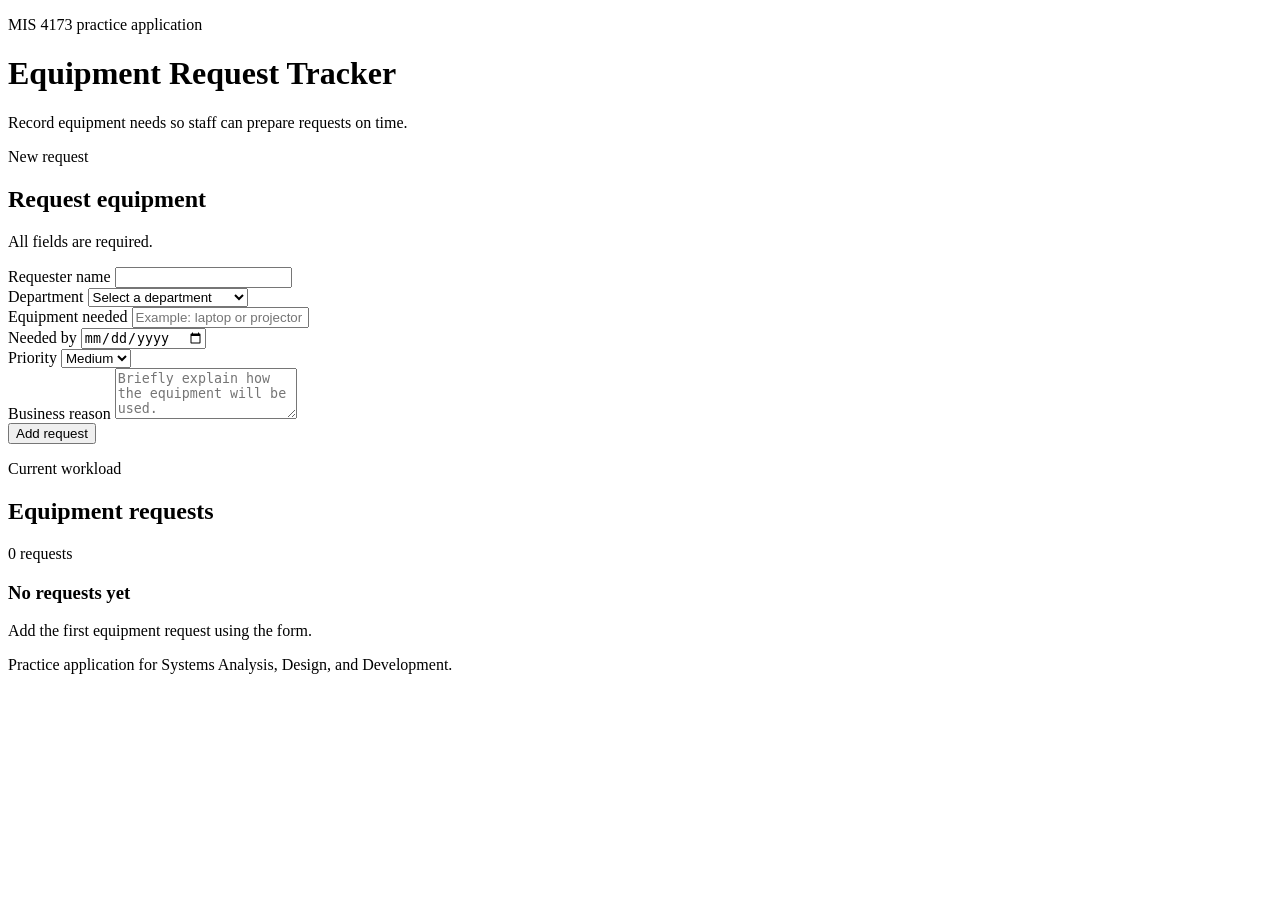
==== index.html @ a5c7d1c0 "Add request priority while preserving existing saved requests" ====
<!doctype html>
<html lang="en">
  <head>
    <meta charset="UTF-8" />
    <meta name="viewport" content="width=device-width, initial-scale=1.0" />
    <meta
      name="description"
      content="A small equipment request tracker used for MIS 4173 Codex practice exercises."
    />
    <title>Equipment Request Tracker</title>
    <link rel="stylesheet" href="styles.css" />
  </head>
  <body>
    <header class="site-header">
      <div class="shell">
        <p class="eyebrow">MIS 4173 practice application</p>
        <h1>Equipment Request Tracker</h1>
        <p class="subtitle">
          Record equipment needs so staff can prepare requests on time.
        </p>
      </div>
    </header>

    <main class="shell app-layout">
      <section class="card request-card" aria-labelledby="request-form-title">
        <div class="section-heading">
          <p class="step-label">New request</p>
          <h2 id="request-form-title">Request equipment</h2>
          <p>All fields are required.</p>
        </div>

        <form id="request-form" novalidate>
          <div class="field-grid">
            <div class="field">
              <label for="requester">Requester name</label>
              <input id="requester" name="requester" autocomplete="name" required />
            </div>

            <div class="field">
              <label for="department">Department</label>
              <select id="department" name="department" required>
                <option value="">Select a department</option>
                <option>Finance</option>
                <option>Information Technology</option>
                <option>Operations</option>
                <option>Sales</option>
                <option>Other</option>
              </select>
            </div>
          </div>

          <div class="field-grid">
            <div class="field">
              <label for="equipment">Equipment needed</label>
              <input
                id="equipment"
                name="equipment"
                placeholder="Example: laptop or projector"
                required
              />
            </div>

            <div class="field">
              <label for="needed-by">Needed by</label>
              <input id="needed-by" name="neededBy" type="date" required />
            </div>
          </div>

          <div class="field">
            <label for="priority">Priority</label>
            <select id="priority" name="priority" required>
              <option value="Low">Low</option>
              <option value="Medium" selected>Medium</option>
              <option value="High">High</option>
            </select>
          </div>

          <div class="field">
            <label for="reason">Business reason</label>
            <textarea
              id="reason"
              name="reason"
              rows="3"
              maxlength="240"
              placeholder="Briefly explain how the equipment will be used."
              required
            ></textarea>
          </div>

          <div class="form-actions">
            <button type="submit">Add request</button>
            <p id="form-message" class="form-message" role="status" aria-live="polite"></p>
          </div>
        </form>
      </section>

      <section class="card list-card" aria-labelledby="request-list-title">
        <div class="list-heading">
          <div>
            <p class="step-label">Current workload</p>
            <h2 id="request-list-title">Equipment requests</h2>
          </div>
          <p id="request-count" class="request-count">0 requests</p>
        </div>

        <div id="empty-state" class="empty-state">
          <h3>No requests yet</h3>
          <p>Add the first equipment request using the form.</p>
        </div>

        <div id="request-table-wrapper" class="table-wrapper" hidden>
          <table>
            <caption class="sr-only">Submitted equipment requests</caption>
            <thead>
              <tr>
                <th scope="col">Requester</th>
                <th scope="col">Department</th>
                <th scope="col">Equipment</th>
                <th scope="col">Priority</th>
                <th scope="col">Needed by</th>
                <th scope="col">Business reason</th>
                <th scope="col">Submitted</th>
              </tr>
            </thead>
            <tbody id="request-table-body"></tbody>
          </table>
        </div>
      </section>
    </main>

    <footer class="site-footer">
      <div class="shell">
        <p>Practice application for Systems Analysis, Design, and Development.</p>
      </div>
    </footer>

    <script type="module" src="src/app.js"></script>
  </body>
</html>
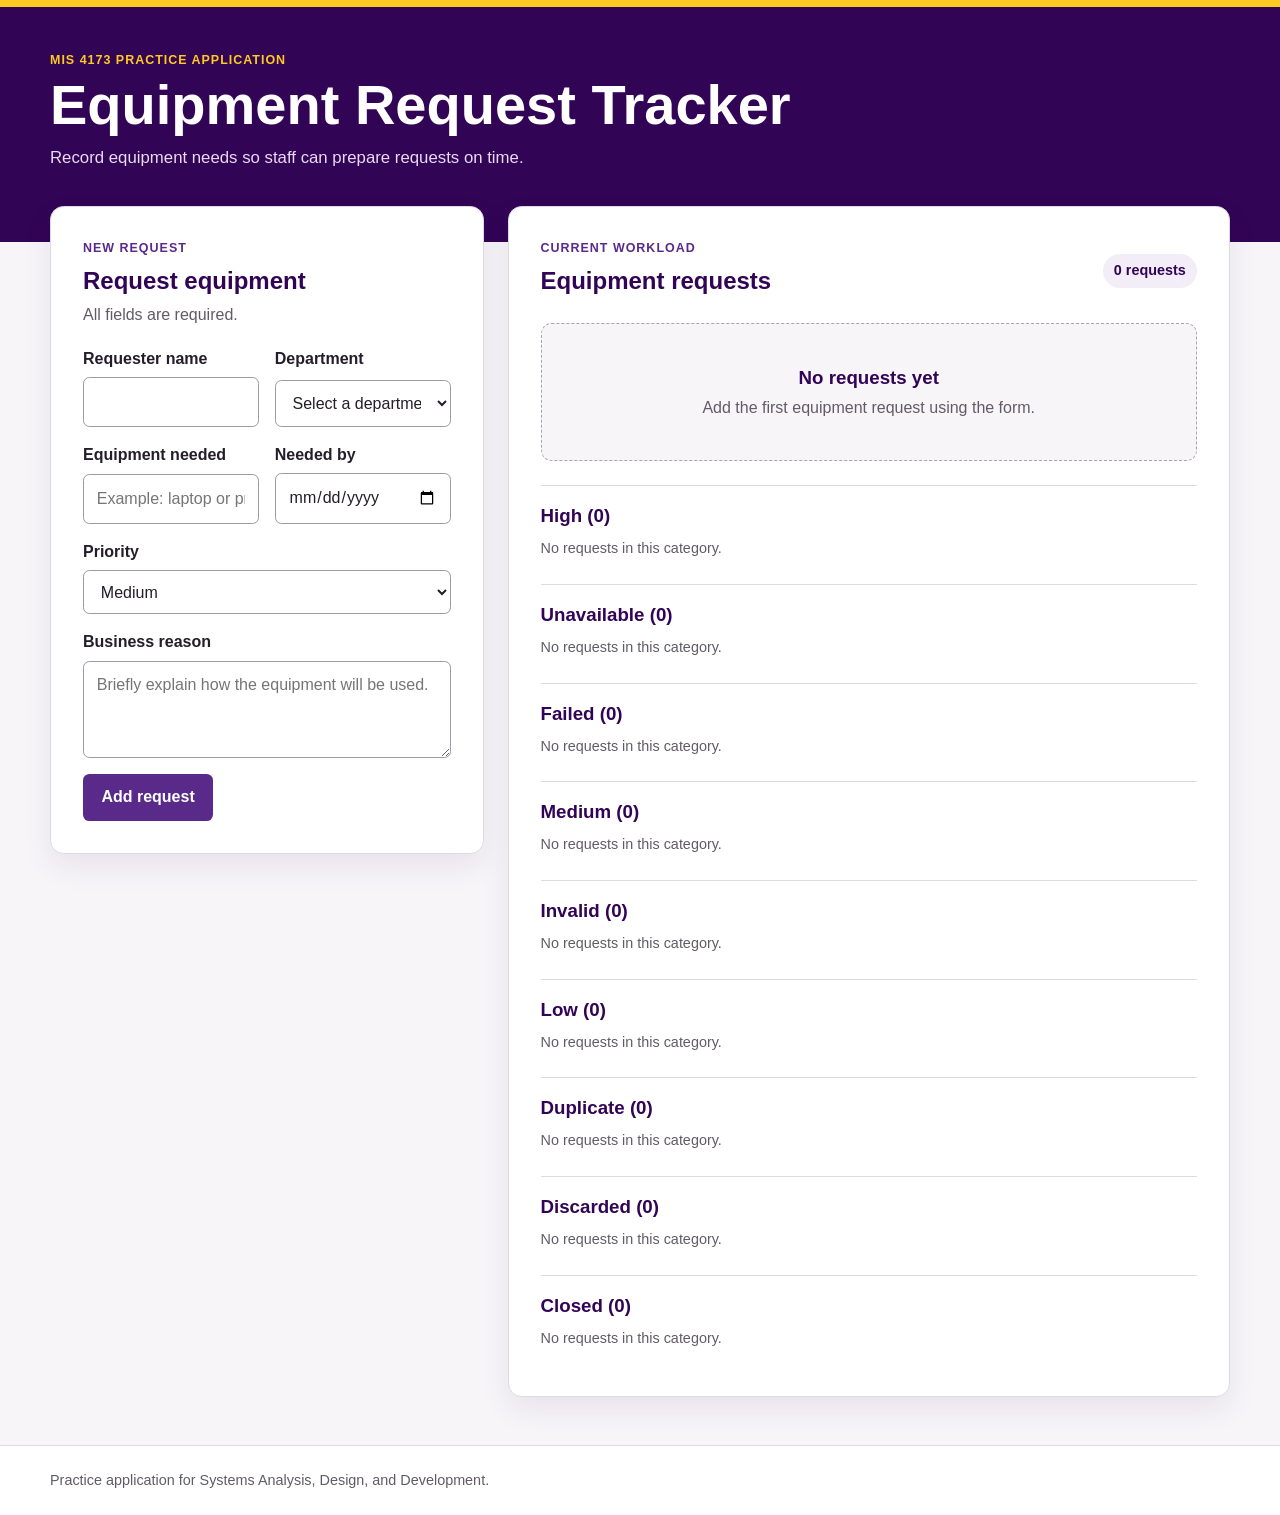
==== commit 23868860: "Implement priority categories, delayed attempts, duplicate recovery and closure" ====
--- a/index.html
+++ b/index.html
@@ -108,23 +108,8 @@
           <p>Add the first equipment request using the form.</p>
         </div>
 
-        <div id="request-table-wrapper" class="table-wrapper" hidden>
-          <table>
-            <caption class="sr-only">Submitted equipment requests</caption>
-            <thead>
-              <tr>
-                <th scope="col">Requester</th>
-                <th scope="col">Department</th>
-                <th scope="col">Equipment</th>
-                <th scope="col">Priority</th>
-                <th scope="col">Needed by</th>
-                <th scope="col">Business reason</th>
-                <th scope="col">Submitted</th>
-              </tr>
-            </thead>
-            <tbody id="request-table-body"></tbody>
-          </table>
-        </div>
+        <p id="list-message" role="status" aria-live="polite" tabindex="-1"></p>
+        <div id="request-sections"></div>
       </section>
     </main>
 
@@ -137,3 +122,4 @@
     <script type="module" src="src/app.js"></script>
   </body>
 </html>
+
--- a/styles.css
+++ b/styles.css
@@ -0,0 +1,348 @@
+:root {
+  color-scheme: light;
+  --purple: #592a8a;
+  --purple-dark: #320456;
+  --purple-light: #f3edf8;
+  --gold: #fec923;
+  --ink: #241d2b;
+  --muted: #615b67;
+  --line: #ded9e3;
+  --surface: #ffffff;
+  --page: #f7f5f8;
+  --success: #287047;
+  --danger: #a22b2b;
+  --shadow: 0 12px 30px rgba(50, 4, 86, 0.08);
+}
+
+* {
+  box-sizing: border-box;
+}
+
+body {
+  margin: 0;
+  background: var(--page);
+  color: var(--ink);
+  font-family:
+    Inter, Aptos, "Segoe UI", Roboto, Helvetica, Arial, sans-serif;
+  line-height: 1.5;
+}
+
+button,
+input,
+select,
+textarea {
+  font: inherit;
+}
+
+.shell {
+  width: min(1180px, calc(100% - 2rem));
+  margin-inline: auto;
+}
+
+.site-header {
+  padding: 2.75rem 0 4.5rem;
+  background: var(--purple-dark);
+  color: #fff;
+  border-top: 0.45rem solid var(--gold);
+}
+
+.eyebrow,
+.step-label {
+  margin: 0 0 0.35rem;
+  color: var(--gold);
+  font-size: 0.78rem;
+  font-weight: 800;
+  letter-spacing: 0.08em;
+  text-transform: uppercase;
+}
+
+h1,
+h2,
+h3,
+p {
+  margin-top: 0;
+}
+
+h1 {
+  max-width: 760px;
+  margin-bottom: 0.55rem;
+  font-size: clamp(2rem, 5vw, 3.5rem);
+  line-height: 1.08;
+}
+
+.subtitle {
+  max-width: 640px;
+  margin-bottom: 0;
+  color: #e9dbf2;
+  font-size: 1.05rem;
+}
+
+.app-layout {
+  display: grid;
+  gap: 1.5rem;
+  margin-top: -2.25rem;
+  padding-bottom: 3rem;
+}
+
+.card {
+  overflow: hidden;
+  padding: clamp(1.25rem, 3vw, 2rem);
+  background: var(--surface);
+  border: 1px solid var(--line);
+  border-radius: 0.85rem;
+  box-shadow: var(--shadow);
+}
+
+.section-heading,
+.list-heading {
+  margin-bottom: 1.25rem;
+}
+
+.section-heading h2,
+.list-heading h2 {
+  margin-bottom: 0.25rem;
+  color: var(--purple-dark);
+  font-size: 1.5rem;
+}
+
+.section-heading > p:last-child {
+  margin-bottom: 0;
+  color: var(--muted);
+}
+
+.request-card .step-label,
+.list-card .step-label {
+  color: var(--purple);
+}
+
+.field-grid {
+  display: grid;
+  grid-template-columns: repeat(2, minmax(0, 1fr));
+  gap: 1rem;
+}
+
+.field {
+  display: grid;
+  gap: 0.4rem;
+  margin-bottom: 1rem;
+}
+
+label {
+  font-weight: 750;
+}
+
+input,
+select,
+textarea {
+  width: 100%;
+  padding: 0.72rem 0.8rem;
+  color: var(--ink);
+  background: #fff;
+  border: 1px solid #9f98a6;
+  border-radius: 0.4rem;
+}
+
+textarea {
+  resize: vertical;
+}
+
+input:focus,
+select:focus,
+textarea:focus,
+button:focus-visible {
+  outline: 3px solid rgba(254, 201, 35, 0.85);
+  outline-offset: 2px;
+}
+
+input:invalid[aria-invalid="true"],
+select:invalid[aria-invalid="true"],
+textarea:invalid[aria-invalid="true"] {
+  border-color: var(--danger);
+}
+
+.form-actions {
+  display: flex;
+  align-items: center;
+  gap: 1rem;
+}
+
+button {
+  min-height: 44px;
+  padding: 0.72rem 1.15rem;
+  color: #fff;
+  background: var(--purple);
+  border: 0;
+  border-radius: 0.4rem;
+  font-weight: 800;
+  cursor: pointer;
+}
+
+button:hover {
+  background: var(--purple-dark);
+}
+
+.form-message {
+  margin: 0;
+  color: var(--success);
+  font-weight: 700;
+}
+
+.form-message.error {
+  color: var(--danger);
+}
+
+.list-heading {
+  display: flex;
+  align-items: center;
+  justify-content: space-between;
+  gap: 1rem;
+}
+
+.request-count {
+  flex: 0 0 auto;
+  margin-bottom: 0;
+  padding: 0.38rem 0.7rem;
+  color: var(--purple-dark);
+  background: var(--purple-light);
+  border-radius: 999px;
+  font-size: 0.9rem;
+  font-weight: 800;
+}
+
+.empty-state {
+  padding: 2.5rem 1rem;
+  text-align: center;
+  background: var(--page);
+  border: 1px dashed #aaa1b2;
+  border-radius: 0.65rem;
+}
+
+.empty-state h3 {
+  margin-bottom: 0.25rem;
+  color: var(--purple-dark);
+}
+
+.empty-state p {
+  margin-bottom: 0;
+  color: var(--muted);
+}
+
+.table-wrapper {
+  overflow-x: auto;
+}
+
+.request-category {
+  margin-top: 1.5rem;
+  padding-top: 1rem;
+  border-top: 1px solid var(--line);
+}
+
+.request-category h3 {
+  margin-bottom: 0.5rem;
+  color: var(--purple-dark);
+}
+
+.category-empty {
+  color: var(--muted);
+  font-size: 0.9rem;
+}
+
+.request-actions {
+  min-width: 180px;
+}
+
+.request-actions button,
+.request-actions select {
+  margin-top: 0.5rem;
+}
+
+[aria-invalid="true"] {
+  border-color: var(--danger);
+}
+
+table {
+  width: 100%;
+  border-collapse: collapse;
+  font-size: 0.94rem;
+}
+
+th,
+td {
+  padding: 0.8rem 0.7rem;
+  text-align: left;
+  vertical-align: top;
+  border-bottom: 1px solid var(--line);
+}
+
+th {
+  color: var(--purple-dark);
+  background: var(--purple-light);
+  font-size: 0.82rem;
+  letter-spacing: 0.02em;
+}
+
+tbody tr:hover {
+  background: #fbfafc;
+}
+
+.site-footer {
+  padding: 1.5rem 0;
+  color: var(--muted);
+  background: #fff;
+  border-top: 1px solid var(--line);
+  font-size: 0.9rem;
+}
+
+.site-footer p {
+  margin-bottom: 0;
+}
+
+.sr-only {
+  position: absolute;
+  width: 1px;
+  height: 1px;
+  padding: 0;
+  margin: -1px;
+  overflow: hidden;
+  clip: rect(0, 0, 0, 0);
+  white-space: nowrap;
+  border: 0;
+}
+
+@media (min-width: 900px) {
+  .app-layout {
+    grid-template-columns: minmax(300px, 0.75fr) minmax(0, 1.25fr);
+    align-items: start;
+  }
+
+  .request-card {
+    position: sticky;
+    top: 1rem;
+  }
+}
+
+@media (max-width: 640px) {
+  .site-header {
+    padding-top: 2rem;
+  }
+
+  .field-grid {
+    grid-template-columns: 1fr;
+    gap: 0;
+  }
+
+  .form-actions,
+  .list-heading {
+    align-items: stretch;
+    flex-direction: column;
+  }
+
+  button {
+    width: 100%;
+  }
+
+  .request-count {
+    align-self: flex-start;
+  }
+}
+
